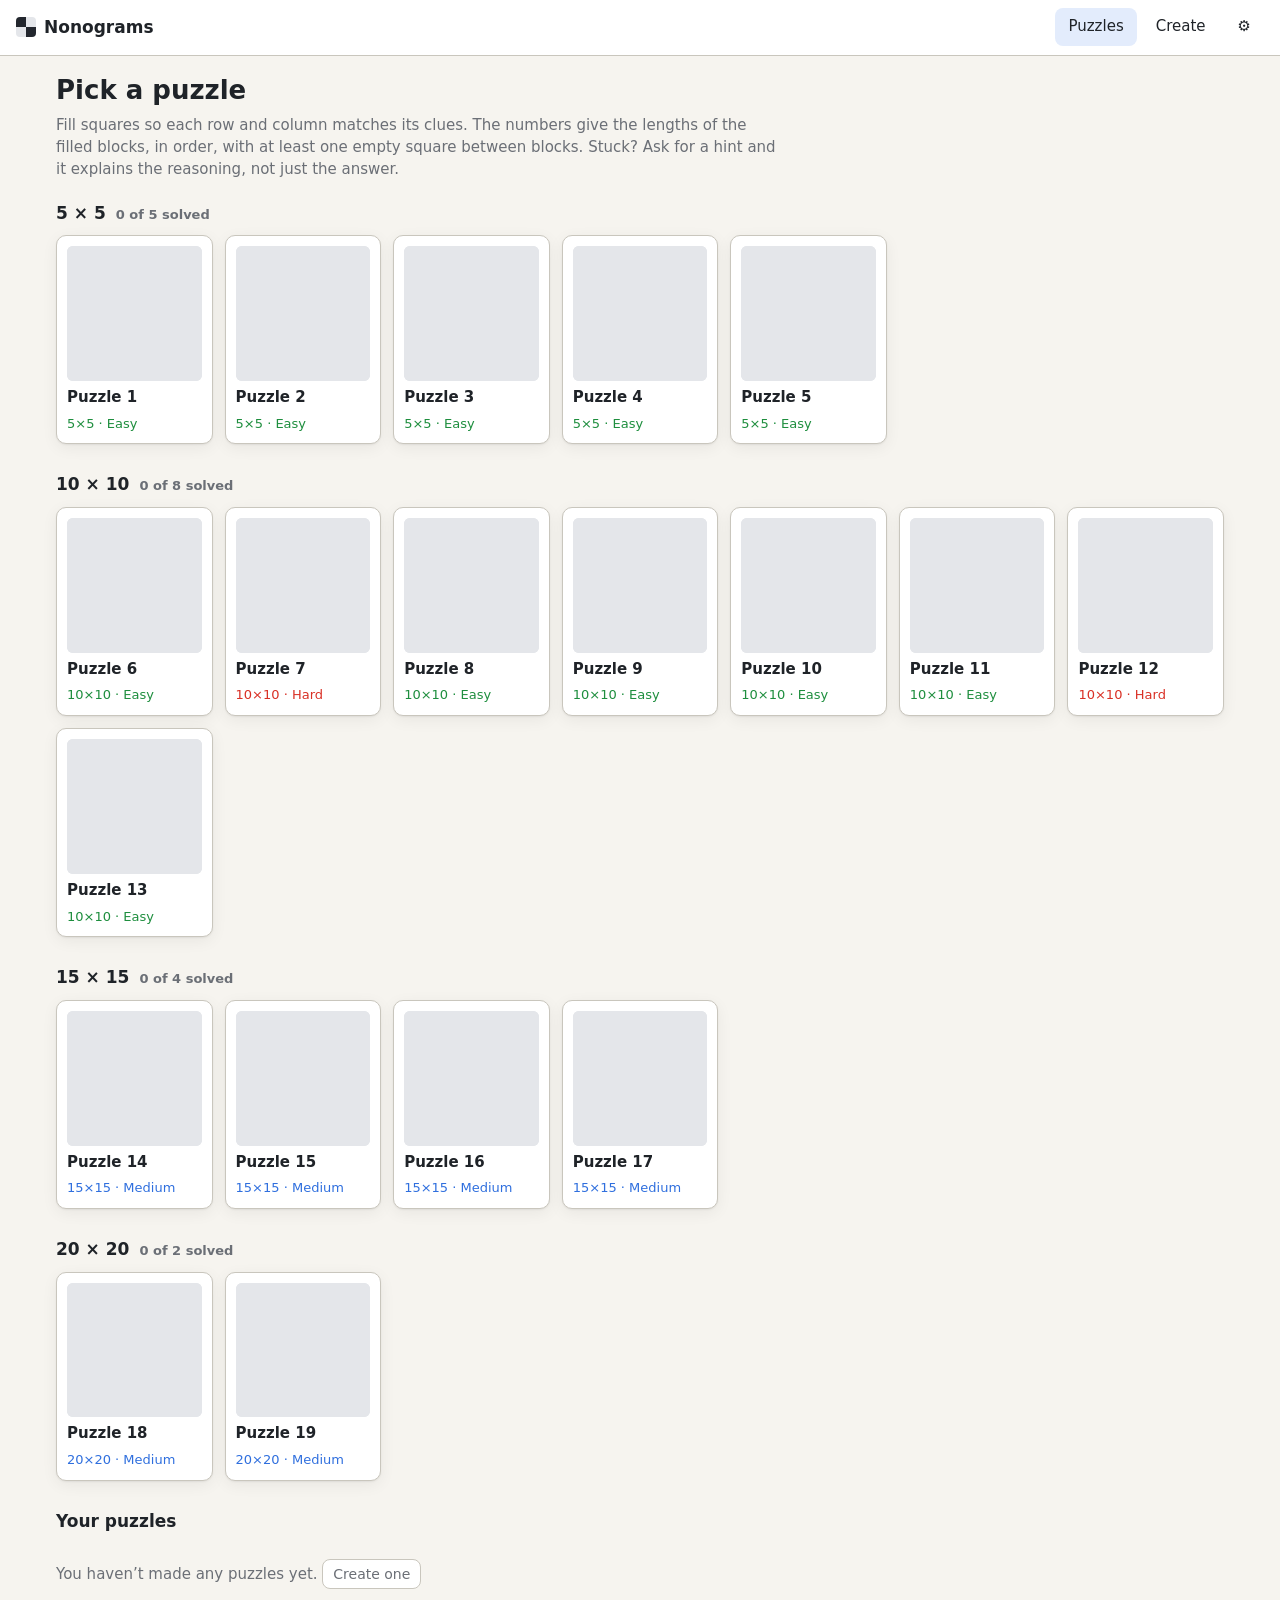
==== index.html @ cd115767 "Draft first version" ====
<!doctype html>
<html lang="en">
<head>
<meta charset="utf-8">
<meta name="viewport" content="width=device-width, initial-scale=1, viewport-fit=cover">
<title>Nonograms</title>
<link rel="stylesheet" href="css/style.css">
</head>
<body>
<header class="topbar">
  <button class="brand" data-nav="library" title="All puzzles">
    <span class="brand-mark" aria-hidden="true"></span>Nonograms
  </button>
  <nav>
    <button data-nav="library">Puzzles</button>
    <button data-nav="editor">Create</button>
    <button id="btn-settings" title="Settings" aria-label="Settings">⚙</button>
  </nav>
</header>

<main>
  <!-- ======================= Library ======================= -->
  <section id="view-library" class="view">
    <div class="library-intro">
      <h1>Pick a puzzle</h1>
      <p>Fill squares so each row and column matches its clues. The numbers give the lengths of the filled blocks, in order, with at least one empty square between blocks. Stuck? Ask for a hint and it explains the reasoning, not just the answer.</p>
    </div>
    <div id="library"></div>
  </section>

  <!-- ======================= Game ======================= -->
  <section id="view-game" class="view" hidden>
    <div class="game-head">
      <button class="ghost" data-nav="library">← Puzzles</button>
      <div class="game-title">
        <h2 id="game-title">Puzzle</h2>
        <span id="game-meta" class="muted"></span>
      </div>
      <div id="timer" class="timer" aria-label="Time">0:00</div>
    </div>

    <div class="game-layout">
      <div id="board-wrap" class="board-wrap">
        <div id="board" class="board"></div>
      </div>

      <aside class="side">
        <div class="tool-toggle" role="radiogroup" aria-label="Tool">
          <button id="tool-fill" class="tool active" role="radio" aria-checked="true" title="Fill squares (F)">
            <span class="tool-icon fill" aria-hidden="true"></span>Fill
          </button>
          <button id="tool-x" class="tool" role="radio" aria-checked="false" title="Mark squares as empty (X)">
            <span class="tool-icon x" aria-hidden="true"></span>Mark empty
          </button>
        </div>
        <p class="tip muted">
          <span class="tip-mouse">Tip: right-click marks a square as empty. Drag to fill several squares in a line. Keys: H hint, F fill, X mark empty, Ctrl+Z undo.</span>
          <span class="tip-touch">Tip: switch between Fill and Mark empty above. Drag to fill several squares in a line.</span>
        </p>

        <div class="actions">
          <button id="btn-undo" title="Undo (Ctrl+Z)">↶ Undo</button>
          <button id="btn-redo" title="Redo (Ctrl+Y)">↷ Redo</button>
          <button id="btn-check" title="Check for mistakes">✓ Check</button>
          <button id="btn-restart" title="Start this puzzle again">⟲ Restart</button>
        </div>
        <button id="btn-hint" class="primary hint-btn" title="Get a hint (H)">💡 Hint</button>

        <div id="hint-panel" class="hint-panel" hidden>
          <div class="hint-head">
            <strong id="hint-title">Hint</strong>
            <button id="hint-close" class="ghost small" aria-label="Close hint">✕</button>
          </div>
          <div id="hint-body"></div>
          <div class="hint-actions">
            <button id="hint-more" class="primary small">Show more</button>
            <button id="hint-apply" class="small" hidden>Apply to board</button>
          </div>
        </div>

        <div class="stats muted"><span id="stat-hints">Hints used: 0</span></div>
      </aside>
    </div>
  </section>

  <!-- ======================= Editor ======================= -->
  <section id="view-editor" class="view" hidden>
    <div class="game-head">
      <button class="ghost" data-nav="library">← Puzzles</button>
      <div class="game-title"><h2>Create a puzzle</h2><span class="muted">Draw a picture. The clues update as you draw.</span></div>
    </div>
    <div class="game-layout">
      <div id="editor-wrap" class="board-wrap">
        <div id="editor-board" class="board editor"></div>
      </div>
      <aside class="side">
        <label class="field">Name <input id="ed-name" type="text" maxlength="40" placeholder="My puzzle"></label>
        <div class="field-row">
          <label class="field">Width <input id="ed-w" type="number" min="3" max="25" value="10"></label>
          <label class="field">Height <input id="ed-h" type="number" min="3" max="25" value="10"></label>
          <button id="ed-resize" class="small">Resize</button>
        </div>
        <div class="actions">
          <button id="ed-clear">Clear</button>
          <button id="ed-invert">Invert</button>
          <button id="ed-export">Copy code</button>
          <button id="ed-import">Paste code</button>
        </div>
        <button id="ed-check" class="primary">Check puzzle</button>
        <div id="ed-result" class="ed-result" hidden></div>
        <button id="ed-save" class="primary" disabled>Save and play</button>
        <p class="muted small-text">A puzzle can be saved once it has exactly one solution and can be solved without guessing, so hints always work.</p>
      </aside>
    </div>
  </section>
</main>

<!-- ======================= Dialogs ======================= -->
<dialog id="dlg-settings">
  <form method="dialog">
    <h2>Settings</h2>
    <fieldset>
      <legend>Show mistakes</legend>
      <label><input type="radio" name="mistakes" value="idle"> After 3 seconds without a move</label>
      <label><input type="radio" name="mistakes" value="manual"> Only when I press Check</label>
      <label><input type="radio" name="mistakes" value="never"> Never</label>
    </fieldset>
    <fieldset>
      <legend>Board</legend>
      <label><input type="checkbox" id="set-crosshair"> Highlight the row and column under the pointer</label>
      <label><input type="checkbox" id="set-greyclues"> Grey out clues of finished lines</label>
    </fieldset>
    <div class="dlg-actions">
      <button type="button" id="btn-reset-all" class="danger">Reset all progress…</button>
      <button value="close" class="primary">Done</button>
    </div>
  </form>
</dialog>

<dialog id="dlg-win">
  <div class="win">
    <canvas id="win-canvas" width="160" height="160"></canvas>
    <h2 id="win-title">Solved!</h2>
    <p id="win-stats" class="muted"></p>
    <div class="dlg-actions">
      <button id="win-library">All puzzles</button>
      <button id="win-next" class="primary">Next puzzle</button>
    </div>
  </div>
</dialog>

<dialog id="dlg-code">
  <form method="dialog">
    <h2 id="code-title">Puzzle code</h2>
    <p id="code-help" class="muted"></p>
    <textarea id="code-text" rows="4" spellcheck="false"></textarea>
    <p id="code-error" class="error" hidden></p>
    <div class="dlg-actions">
      <button value="cancel">Cancel</button>
      <button id="code-ok" value="ok" class="primary">OK</button>
    </div>
  </form>
</dialog>

<dialog id="dlg-confirm">
  <form method="dialog">
    <p id="confirm-text"></p>
    <div class="dlg-actions">
      <button value="cancel">Cancel</button>
      <button id="confirm-ok" value="ok" class="danger">OK</button>
    </div>
  </form>
</dialog>

<div id="toast" class="toast" role="status" aria-live="polite" hidden></div>

<script src="js/solver.js"></script>
<script src="js/hints.js"></script>
<script src="js/puzzles.js"></script>
<script src="js/board.js"></script>
<script src="js/app.js"></script>
</body>
</html>
---- css/style.css ----
:root {
  --bg: #f6f4ef;
  --panel: #ffffff;
  --ink: #1f2328;
  --muted: #6b6f76;
  --line: #c9c6bd;
  --line-strong: #4a4d52;
  --cell-bg: #ffffff;
  --cell-hover: #eef3fb;
  --cross: #e4e6ea;
  --filled: #23272e;
  --x: #8c9097;
  --accent: #2f6fde;
  --accent-ink: #ffffff;
  --accent-soft: #e3ecfc;
  --hint: #f4b400;
  --hint-soft: #fff4d1;
  --wrong: #d93025;
  --wrong-soft: #fde4e1;
  --done-clue: #b4b7bd;
  --ok: #1e8e3e;
  --shadow: 0 1px 2px rgba(0,0,0,.06), 0 4px 16px rgba(0,0,0,.06);
  --radius: 10px;
  --cell: 28px;
  color-scheme: light;
}

@media (prefers-color-scheme: dark) {
  :root:not([data-theme="light"]) {
    --bg: #15171b;
    --panel: #1e2126;
    --ink: #e8e9ec;
    --muted: #9a9fa8;
    --line: #3a3e45;
    --line-strong: #8d929b;
    --cell-bg: #23262c;
    --cell-hover: #2b3340;
    --cross: #2a2e35;
    --filled: #e8e9ec;
    --x: #7d828b;
    --accent: #6b9cf0;
    --accent-ink: #0d1117;
    --accent-soft: #233149;
    --hint: #f4c542;
    --hint-soft: #3a3320;
    --wrong: #ff6b5e;
    --wrong-soft: #4a2420;
    --done-clue: #555a63;
    --ok: #5cc879;
    --shadow: 0 1px 2px rgba(0,0,0,.4), 0 4px 16px rgba(0,0,0,.3);
    color-scheme: dark;
  }
}
:root[data-theme="dark"] {
  --bg: #15171b; --panel: #1e2126; --ink: #e8e9ec; --muted: #9a9fa8; --line: #3a3e45;
  --line-strong: #8d929b; --cell-bg: #23262c; --cell-hover: #2b3340; --cross: #2a2e35;
  --filled: #e8e9ec; --x: #7d828b; --accent: #6b9cf0; --accent-ink: #0d1117; --accent-soft: #233149;
  --hint: #f4c542; --hint-soft: #3a3320; --wrong: #ff6b5e; --wrong-soft: #4a2420; --done-clue: #555a63;
  --ok: #5cc879; color-scheme: dark;
}

* { box-sizing: border-box; }
html, body { margin: 0; }
body {
  background: var(--bg);
  color: var(--ink);
  font: 15px/1.45 system-ui, -apple-system, "Segoe UI", Roboto, sans-serif;
  min-height: 100vh;
}
[hidden] { display: none !important; }
button {
  font: inherit; color: inherit; cursor: pointer;
  background: var(--panel); border: 1px solid var(--line); border-radius: 8px;
  padding: 7px 12px; min-height: 36px;
}
button:hover:not(:disabled) { border-color: var(--line-strong); }
button:disabled { opacity: .45; cursor: not-allowed; }
button:focus-visible, input:focus-visible, textarea:focus-visible { outline: 2px solid var(--accent); outline-offset: 2px; }
button.primary { background: var(--accent); color: var(--accent-ink); border-color: var(--accent); font-weight: 600; }
button.ghost { background: transparent; border-color: transparent; }
button.ghost:hover { border-color: var(--line); }
button.small { padding: 4px 10px; min-height: 30px; font-size: 14px; }
button.danger { color: var(--wrong); }
.muted { color: var(--muted); }
.small-text { font-size: 13px; }
.error { color: var(--wrong); }
h1, h2 { margin: 0; }

/* ------------------------------------------------------------ top bar */
.topbar {
  display: flex; align-items: center; justify-content: space-between;
  padding: 8px 16px; background: var(--panel); border-bottom: 1px solid var(--line);
  position: sticky; top: 0; z-index: 5;
}
.topbar nav { display: flex; gap: 6px; }
.topbar nav button { border-color: transparent; background: transparent; }
.topbar nav button.active { background: var(--accent-soft); }
.brand { display: flex; align-items: center; gap: 8px; font-weight: 700; font-size: 17px; border: 0; background: none; padding-left: 0; }
.brand-mark {
  width: 20px; height: 20px; border-radius: 4px;
  background:
    linear-gradient(var(--filled), var(--filled)) 0 0 / 50% 50% no-repeat,
    linear-gradient(var(--filled), var(--filled)) 100% 100% / 50% 50% no-repeat,
    var(--cross);
}

main { max-width: 1200px; margin: 0 auto; padding: 16px; }

/* ------------------------------------------------------------ library */
.library-intro { max-width: 720px; margin-bottom: 20px; }
.library-intro h1 { font-size: 26px; margin-bottom: 6px; }
.library-intro p { margin: 0; color: var(--muted); }
.lib-group { margin-bottom: 28px; }
.lib-group h2 { font-size: 17px; margin-bottom: 10px; display: flex; gap: 10px; align-items: baseline; }
.lib-grid { display: grid; grid-template-columns: repeat(auto-fill, minmax(150px, 1fr)); gap: 12px; }
.card {
  background: var(--panel); border: 1px solid var(--line); border-radius: var(--radius);
  padding: 10px; display: flex; flex-direction: column; gap: 6px; text-align: left;
  box-shadow: var(--shadow); cursor: pointer; transition: transform .1s;
}
.card:hover { transform: translateY(-2px); border-color: var(--accent); }
.card canvas { width: 100%; aspect-ratio: 1; image-rendering: pixelated; border-radius: 6px; background: var(--cross); }
.card .card-title { font-weight: 600; }
.card .card-meta { font-size: 13px; color: var(--muted); display: flex; justify-content: space-between; gap: 6px; flex-wrap: wrap; }
.card .badge { font-size: 12px; padding: 1px 7px; border-radius: 99px; background: var(--cross); color: var(--ink); }
.badge.solved { background: var(--ok); color: var(--panel); }
.badge.progress { background: var(--accent-soft); }
.diff-Easy { color: var(--ok); } .diff-Medium { color: var(--accent); } .diff-Hard, .diff-Expert { color: var(--wrong); }
.card-actions { display: flex; gap: 6px; }
.card-actions button { flex: 1; min-height: 28px; padding: 2px 6px; font-size: 13px; }
.empty-note { color: var(--muted); }

/* ------------------------------------------------------------ game layout */
.game-head { display: flex; align-items: center; gap: 12px; margin-bottom: 12px; }
.game-title { flex: 1; min-width: 0; }
.game-title h2 { font-size: 20px; }
.timer { font-variant-numeric: tabular-nums; font-size: 18px; font-weight: 600; padding: 4px 10px; background: var(--panel); border: 1px solid var(--line); border-radius: 8px; }
.game-layout { display: grid; grid-template-columns: minmax(0, 1fr) 320px; gap: 20px; align-items: start; }
.board-wrap { background: var(--panel); border: 1px solid var(--line); border-radius: var(--radius); padding: 14px; box-shadow: var(--shadow); overflow: auto; display: flex; justify-content: center; }
.side { display: flex; flex-direction: column; gap: 12px; position: sticky; top: 72px; }
.tip { font-size: 13px; margin: -4px 0 0; }
.tip-touch { display: none; }
@media (pointer: coarse) { .tip-touch { display: inline; } .tip-mouse { display: none; } }
.actions { display: grid; grid-template-columns: 1fr 1fr; gap: 8px; }
.hint-btn { font-size: 16px; min-height: 44px; }
.tool-toggle { display: grid; grid-template-columns: 1fr 1fr; gap: 0; border: 1px solid var(--line); border-radius: 8px; overflow: hidden; }
.tool { border: 0; border-radius: 0; display: flex; align-items: center; justify-content: center; gap: 8px; min-height: 42px; }
.tool.active { background: var(--accent-soft); font-weight: 600; box-shadow: inset 0 -3px 0 var(--accent); }
.tool-icon { width: 16px; height: 16px; display: inline-block; border-radius: 2px; }
.tool-icon.fill { background: var(--filled); }
.tool-icon.x { border: 1px solid var(--line-strong); position: relative; }
.tool-icon.x::before, .tool-icon.x::after { content: ""; position: absolute; left: 50%; top: 10%; width: 2px; height: 80%; background: var(--x); }
.tool-icon.x::before { transform: translateX(-50%) rotate(45deg); }
.tool-icon.x::after { transform: translateX(-50%) rotate(-45deg); }
.stats { font-size: 13px; }

@media (max-width: 860px) {
  .game-layout { grid-template-columns: 1fr; }
  .side { position: static; }
  .board-wrap { padding: 8px; }
  main { padding: 12px 16px; }
}

/* ------------------------------------------------------------ board */
.board {
  display: grid;
  grid-template-columns: auto repeat(var(--w), var(--cell));
  user-select: none; -webkit-user-select: none;
  touch-action: none;
  font-size: max(9px, calc(var(--cell) * 0.5));
  width: max-content;
}
.corner { }
.clue {
  color: var(--ink); font-weight: 600; font-variant-numeric: tabular-nums;
  display: flex; gap: 0;
  transition: color .15s, background .15s;
}
.clue.col { flex-direction: column; justify-content: flex-end; align-items: center; padding-bottom: 4px; line-height: 1.15; }
.clue.row { justify-content: flex-end; align-items: center; padding-right: 6px; gap: calc(var(--cell) * 0.28); white-space: nowrap; }
.clue.col.b5 { border-right: 2px solid transparent; }
.clue.done { color: var(--done-clue); }
.clue.cross, .cell.cross { background: var(--cell-hover); }
.clue.col.alt { background: color-mix(in srgb, var(--cross) 45%, transparent); }
.clue.row.alt { background: color-mix(in srgb, var(--cross) 45%, transparent); }
.clue.hint-line { background: var(--hint-soft); color: var(--ink); box-shadow: inset 0 0 0 2px var(--hint); border-radius: 4px; }

.cell {
  width: var(--cell); height: var(--cell);
  background: var(--cell-bg);
  border-right: 1px solid var(--line); border-bottom: 1px solid var(--line);
  position: relative;
}
.cell.first-col { border-left: 2px solid var(--line-strong); }
.cell.first-row { border-top: 2px solid var(--line-strong); }
.cell.last-col { border-right: 2px solid var(--line-strong); }
.cell.last-row { border-bottom: 2px solid var(--line-strong); }
.cell.b5r { border-right: 2px solid var(--line-strong); }
.cell.b5b { border-bottom: 2px solid var(--line-strong); }
.cell.f::after { content: ""; position: absolute; inset: 1px; background: var(--filled); border-radius: 2px; }
.cell.x::before, .cell.x::after {
  content: ""; position: absolute; left: 50%; top: 22%; width: 2px; height: 56%; background: var(--x);
}
.cell.x::before { transform: translateX(-50%) rotate(45deg); }
.cell.x::after { transform: translateX(-50%) rotate(-45deg); }
.cell.wrong { background: var(--wrong-soft); }
.cell.wrong.f::after { background: var(--wrong); }
.cell.wrong.x::before, .cell.wrong.x::after { background: var(--wrong); }
.cell.hint-line { background: var(--hint-soft); }
.cell.hint-cell { box-shadow: inset 0 0 0 3px var(--hint); z-index: 1; animation: pulse 1.2s ease-in-out infinite; }
.cell.hint-cell.hint-f::after { content: ""; position: absolute; inset: 5px; background: var(--hint); opacity: .75; border-radius: 2px; }
.cell.hint-cell.hint-x::before, .cell.hint-cell.hint-x::after {
  content: ""; position: absolute; left: 50%; top: 22%; width: 3px; height: 56%; background: var(--hint);
}
.cell.hint-cell.hint-x::before { transform: translateX(-50%) rotate(45deg); }
.cell.hint-cell.hint-x::after { transform: translateX(-50%) rotate(-45deg); }
@keyframes pulse { 50% { box-shadow: inset 0 0 0 3px transparent; } }
@media (prefers-reduced-motion: reduce) { .cell.hint-cell { animation: none; } }

.board.solved .cell { border-color: transparent; }
.board.solved .cell.x::before, .board.solved .cell.x::after { display: none; }
.board.solved .cell.f::after { inset: 0; border-radius: 0; }
.board.solved .clue { color: var(--done-clue); }

/* editor marks */
.cell.alt-diff { background: var(--wrong-soft); box-shadow: inset 0 0 0 2px var(--wrong); }
.cell.stuck { background: var(--hint-soft); }

/* ------------------------------------------------------------ hints */
.hint-panel { background: var(--panel); border: 1px solid var(--hint); border-radius: var(--radius); padding: 12px; box-shadow: var(--shadow); }
.hint-head { display: flex; justify-content: space-between; align-items: center; margin-bottom: 6px; }
.hint-level { margin: 0 0 8px; }
.hint-level .lvl { font-size: 12px; text-transform: uppercase; letter-spacing: .04em; color: var(--muted); display: block; }
.hint-level ul { margin: 6px 0; padding-left: 20px; }
.hint-panel .proves { font-weight: 600; margin: 8px 0 0; }
.hint-actions { display: flex; gap: 8px; margin-top: 8px; }
.diagram { margin-top: 10px; display: flex; flex-direction: column; gap: 4px; overflow-x: auto; }
.strip { display: flex; align-items: center; gap: 8px; }
.strip-label { width: 86px; flex: none; font-size: 12px; color: var(--muted); text-align: right; }
.strip-cells { display: flex; }
.sc { width: 15px; height: 15px; border: 1px solid var(--line); margin-left: -1px; font-size: 9px; line-height: 13px; text-align: center; background: var(--cell-bg); position: relative; flex: none; }
.sc.f { background: var(--filled); }
.sc.x { background: var(--cross); }
.sc.u { background: var(--cell-bg); }
.sc.hl { box-shadow: inset 0 0 0 2px var(--hint); }
.sc.f.hl { background: var(--filled); }
.sc.blk { color: #fff; font-weight: 700; }
.sc.b0 { background: #2f6fde; } .sc.b1 { background: #d9822b; } .sc.b2 { background: #2a9d6f; }
.sc.b3 { background: #b14fc5; } .sc.b4 { background: #c94b4b; } .sc.b5 { background: #3b8ea5; }
.strip-more { font-size: 12px; color: var(--muted); padding-left: 94px; }

/* ------------------------------------------------------------ editor */
.field { display: flex; flex-direction: column; gap: 4px; font-size: 13px; color: var(--muted); }
.field input { font: inherit; color: var(--ink); background: var(--cell-bg); border: 1px solid var(--line); border-radius: 8px; padding: 7px 10px; }
.field-row { display: flex; gap: 8px; align-items: flex-end; }
.field-row .field { flex: 1; }
.field-row .field input { width: 100%; }
.ed-result { border-radius: 8px; padding: 10px; font-size: 14px; border: 1px solid var(--line); }
.ed-result.good { border-color: var(--ok); }
.ed-result.bad { border-color: var(--wrong); }

/* ------------------------------------------------------------ dialogs */
dialog {
  border: 1px solid var(--line); border-radius: 14px; padding: 20px; max-width: min(460px, calc(100vw - 32px));
  background: var(--panel); color: var(--ink); box-shadow: 0 10px 40px rgba(0,0,0,.25);
}
dialog::backdrop { background: rgba(0,0,0,.35); }
dialog h2 { font-size: 19px; margin-bottom: 12px; }
fieldset { border: 1px solid var(--line); border-radius: 8px; margin: 0 0 12px; padding: 8px 12px 10px; }
legend { font-weight: 600; padding: 0 4px; }
fieldset label { display: flex; gap: 8px; align-items: center; padding: 4px 0; }
.dlg-actions { display: flex; justify-content: flex-end; gap: 8px; margin-top: 14px; flex-wrap: wrap; }
.dlg-actions .danger { margin-right: auto; }
textarea { width: 100%; font: 13px/1.4 ui-monospace, Consolas, monospace; color: var(--ink); background: var(--cell-bg); border: 1px solid var(--line); border-radius: 8px; padding: 8px; resize: vertical; }
.win { text-align: center; min-width: 260px; }
.win canvas { width: 160px; height: 160px; image-rendering: pixelated; border-radius: 8px; margin-bottom: 8px; background: var(--cross); }
.win .dlg-actions { justify-content: center; }

/* ------------------------------------------------------------ toast */
.toast {
  position: fixed; left: 50%; bottom: 24px; transform: translateX(-50%);
  background: var(--ink); color: var(--bg); padding: 10px 16px; border-radius: 99px; box-shadow: var(--shadow);
  z-index: 20; font-weight: 500; max-width: calc(100vw - 32px);
}
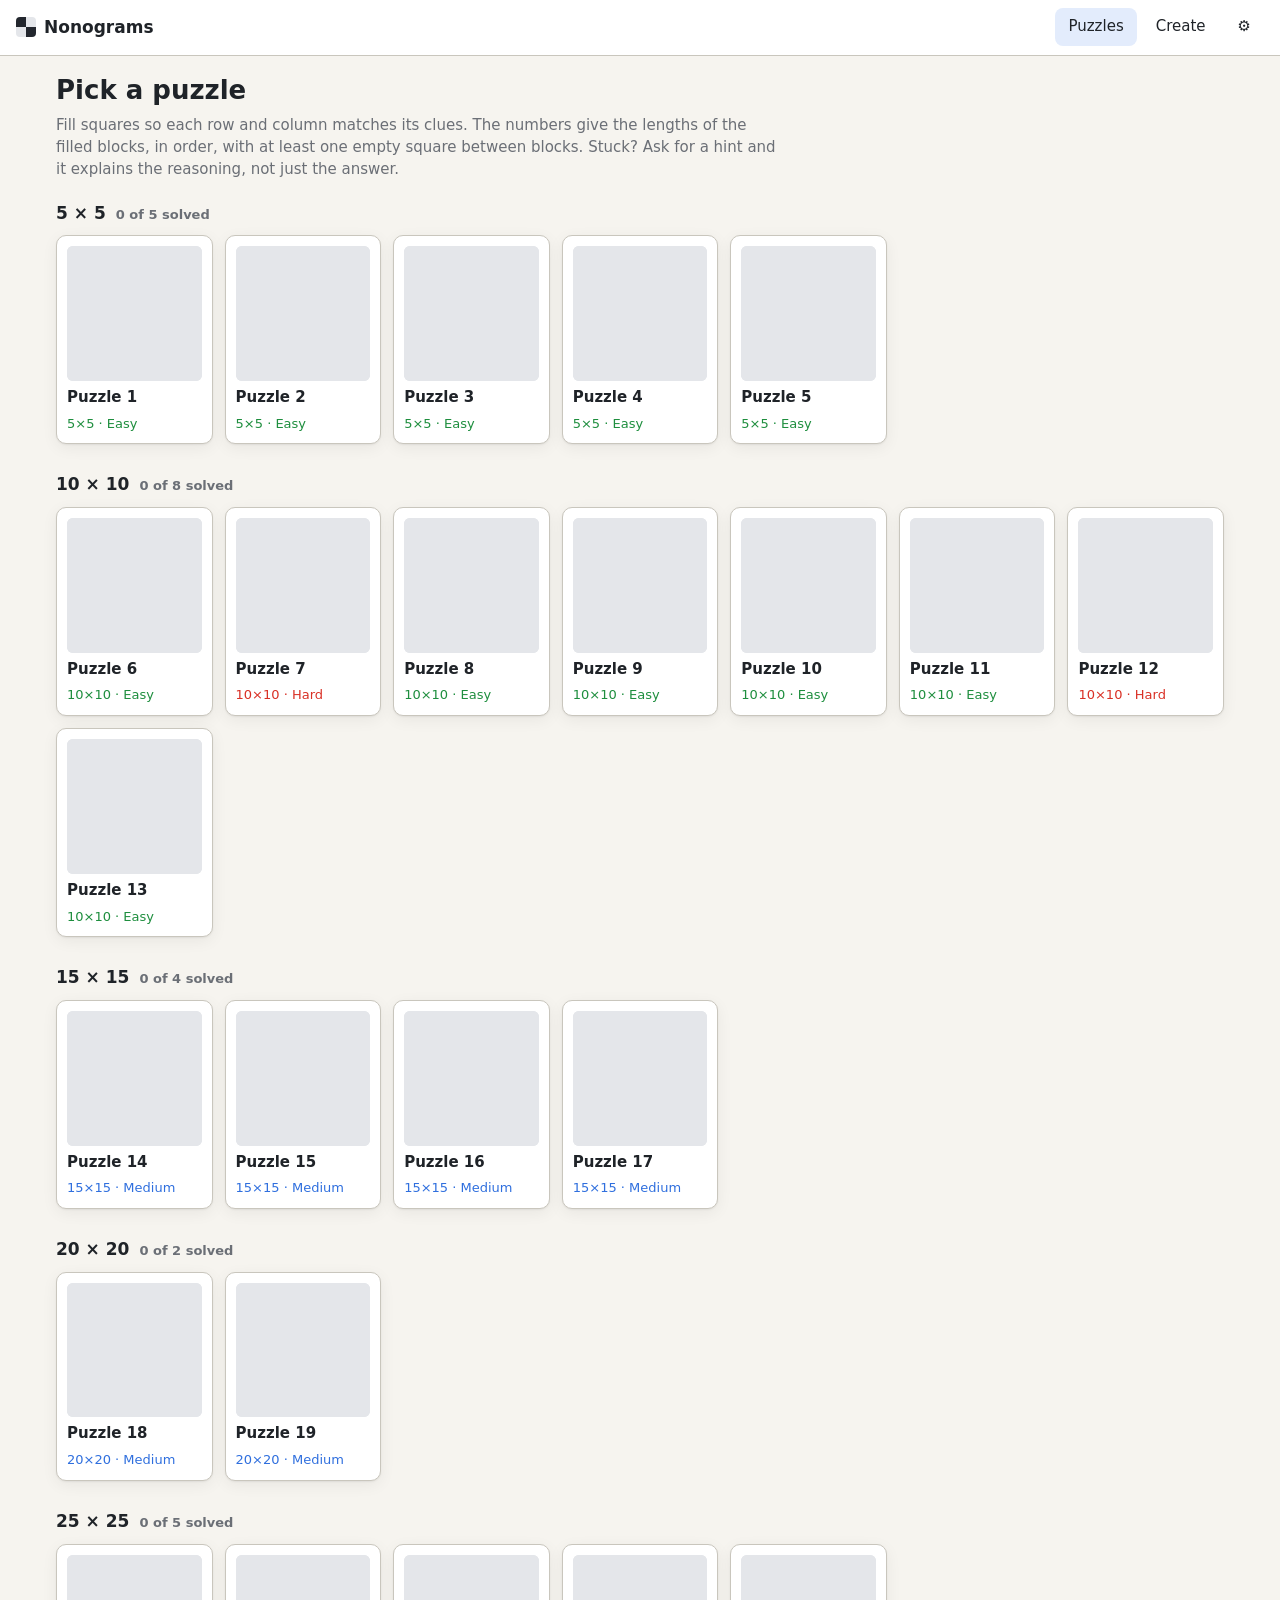
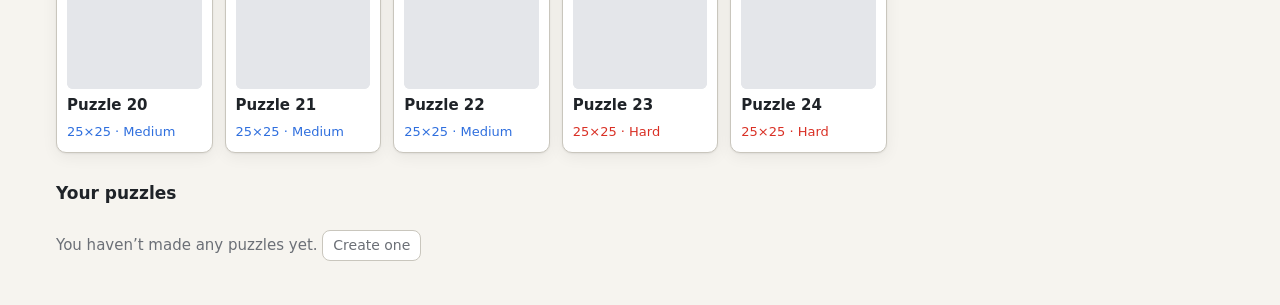
==== commit 26dc7ec8: "Add picture import, puzzles up to 100x100 and a 25x25 set - Five new 25x25 puzzles (Lighthouse, Cat," ====
--- a/index.html
+++ b/index.html
@@ -40,8 +40,15 @@
     </div>
 
     <div class="game-layout">
-      <div id="board-wrap" class="board-wrap">
-        <div id="board" class="board"></div>
+      <div class="board-col">
+        <div class="zoom-bar" id="zoom-game">
+          <button type="button" class="small" data-zoom="out" title="Zoom out (Ctrl + mouse wheel)" aria-label="Zoom out">−</button>
+          <button type="button" class="small" data-zoom="fit" title="Fit the whole puzzle on screen">Fit</button>
+          <button type="button" class="small" data-zoom="in" title="Zoom in (Ctrl + mouse wheel)" aria-label="Zoom in">+</button>
+        </div>
+        <div id="board-wrap" class="board-wrap">
+          <div id="board" class="board"></div>
+        </div>
       </div>
 
       <aside class="side">
@@ -90,14 +97,21 @@
       <div class="game-title"><h2>Create a puzzle</h2><span class="muted">Draw a picture. The clues update as you draw.</span></div>
     </div>
     <div class="game-layout">
-      <div id="editor-wrap" class="board-wrap">
-        <div id="editor-board" class="board editor"></div>
+      <div class="board-col">
+        <div class="zoom-bar" id="zoom-editor">
+          <button type="button" class="small" data-zoom="out" title="Zoom out (Ctrl + mouse wheel)" aria-label="Zoom out">−</button>
+          <button type="button" class="small" data-zoom="fit" title="Fit the whole puzzle on screen">Fit</button>
+          <button type="button" class="small" data-zoom="in" title="Zoom in (Ctrl + mouse wheel)" aria-label="Zoom in">+</button>
+        </div>
+        <div id="editor-wrap" class="board-wrap">
+          <div id="editor-board" class="board editor"></div>
+        </div>
       </div>
       <aside class="side">
         <label class="field">Name <input id="ed-name" type="text" maxlength="40" placeholder="My puzzle"></label>
         <div class="field-row">
-          <label class="field">Width <input id="ed-w" type="number" min="3" max="25" value="10"></label>
-          <label class="field">Height <input id="ed-h" type="number" min="3" max="25" value="10"></label>
+          <label class="field">Width <input id="ed-w" type="number" min="3" max="100" value="10"></label>
+          <label class="field">Height <input id="ed-h" type="number" min="3" max="100" value="10"></label>
           <button id="ed-resize" class="small">Resize</button>
         </div>
         <div class="actions">
@@ -106,9 +120,12 @@
           <button id="ed-export">Copy code</button>
           <button id="ed-import">Paste code</button>
         </div>
+        <button id="ed-image">🖼 Import picture…</button>
+        <input type="file" id="ed-image-file" accept="image/*" hidden>
         <button id="ed-check" class="primary">Check puzzle</button>
         <div id="ed-result" class="ed-result" hidden></div>
         <button id="ed-save" class="primary" disabled>Save and play</button>
+        <p class="muted small-text">You can also drop a picture on the board or paste one with Ctrl+V.</p>
         <p class="muted small-text">A puzzle can be saved once it has exactly one solution and can be solved without guessing, so hints always work.</p>
       </aside>
     </div>
@@ -128,7 +145,7 @@
     <fieldset>
       <legend>Board</legend>
       <label><input type="checkbox" id="set-crosshair"> Highlight the row and column under the pointer</label>
-      <label><input type="checkbox" id="set-greyclues"> Grey out clues of finished lines</label>
+      <label><input type="checkbox" id="set-greyclues"> Grey out clue numbers whose block is finished</label>
     </fieldset>
     <div class="dlg-actions">
       <button type="button" id="btn-reset-all" class="danger">Reset all progress…</button>
@@ -162,6 +179,32 @@
   </form>
 </dialog>
 
+<dialog id="dlg-image">
+  <form method="dialog" class="img-dlg">
+    <h2>Import a picture</h2>
+    <div class="img-panes">
+      <figure><div class="img-frame"><img id="img-orig" alt="Original picture"></div><figcaption>Original</figcaption></figure>
+      <figure><div class="img-frame"><canvas id="img-preview"></canvas></div><figcaption id="img-info">Puzzle</figcaption></figure>
+    </div>
+    <div class="field-row">
+      <label class="field">Width <input id="img-w" type="number" min="3" max="100" value="20"></label>
+      <label class="field">Height <input id="img-h" type="number" min="3" max="100" value="20"></label>
+    </div>
+    <label class="check"><input type="checkbox" id="img-keep" checked> Keep the picture's proportions</label>
+    <label class="field">Darkness needed to fill a square
+      <input id="img-threshold" type="range" min="2" max="98" value="50">
+    </label>
+    <label class="check"><input type="checkbox" id="img-invert"> Invert (fill the light parts instead)</label>
+    <label class="check"><input type="checkbox" id="img-trim" checked> Cut away the plain border</label>
+    <label class="check"><input type="checkbox" id="img-clean" checked> Remove stray single squares</label>
+    <p class="muted small-text">The picture stays on your computer. Simple, high-contrast pictures such as icons and silhouettes work best.</p>
+    <div class="dlg-actions">
+      <button value="cancel">Cancel</button>
+      <button id="img-ok" value="ok" class="primary">Use this</button>
+    </div>
+  </form>
+</dialog>
+
 <dialog id="dlg-confirm">
   <form method="dialog">
     <p id="confirm-text"></p>
@@ -178,6 +221,7 @@
 <script src="js/hints.js"></script>
 <script src="js/puzzles.js"></script>
 <script src="js/board.js"></script>
+<script src="js/image-import.js"></script>
 <script src="js/app.js"></script>
 </body>
 </html>
--- a/css/style.css
+++ b/css/style.css
@@ -136,7 +136,15 @@
 .game-title h2 { font-size: 20px; }
 .timer { font-variant-numeric: tabular-nums; font-size: 18px; font-weight: 600; padding: 4px 10px; background: var(--panel); border: 1px solid var(--line); border-radius: 8px; }
 .game-layout { display: grid; grid-template-columns: minmax(0, 1fr) 320px; gap: 20px; align-items: start; }
-.board-wrap { background: var(--panel); border: 1px solid var(--line); border-radius: var(--radius); padding: 14px; box-shadow: var(--shadow); overflow: auto; display: flex; justify-content: center; }
+.board-col { min-width: 0; display: flex; flex-direction: column; gap: 6px; }
+.zoom-bar { display: flex; justify-content: flex-end; gap: 4px; }
+.zoom-bar button { min-width: 36px; }
+.board-wrap {
+  background: var(--panel); border: 1px solid var(--line); border-radius: var(--radius); padding: 0; box-shadow: var(--shadow);
+  overflow: auto; max-height: calc(100vh - 150px); overscroll-behavior: contain;
+}
+.board-wrap .board { margin: 0 auto; padding: 14px; }
+/* the padding sits on the board, not the scroll box, so the sticky clue headers line up with its edge */
 .side { display: flex; flex-direction: column; gap: 12px; position: sticky; top: 72px; }
 .tip { font-size: 13px; margin: -4px 0 0; }
 .tip-touch { display: none; }
@@ -157,7 +165,8 @@
 @media (max-width: 860px) {
   .game-layout { grid-template-columns: 1fr; }
   .side { position: static; }
-  .board-wrap { padding: 8px; }
+  .board-wrap { max-height: 75vh; }
+  .board-wrap .board { padding: 8px; }
   main { padding: 12px 16px; }
 }
 
@@ -167,22 +176,29 @@
   grid-template-columns: auto repeat(var(--w), var(--cell));
   user-select: none; -webkit-user-select: none;
   touch-action: none;
-  font-size: max(9px, calc(var(--cell) * 0.5));
+  font-size: max(8px, calc(var(--cell) * 0.5));
   width: max-content;
 }
-.corner { }
+/* clue headers stay visible while a big board scrolls */
+.corner { position: sticky; top: 0; left: 0; z-index: 4; background: var(--panel); }
 .clue {
   color: var(--ink); font-weight: 600; font-variant-numeric: tabular-nums;
   display: flex; gap: 0;
   transition: color .15s, background .15s;
-}
+  background-color: var(--panel);
+}
+.clue.col { position: sticky; top: 0; z-index: 3; }
+.clue.row { position: sticky; left: 0; z-index: 2; }
+.board.big .clue.col { line-height: 1.05; padding-bottom: 2px; }
+.board.big .clue.row { padding-right: 3px; }
 .clue.col { flex-direction: column; justify-content: flex-end; align-items: center; padding-bottom: 4px; line-height: 1.15; }
 .clue.row { justify-content: flex-end; align-items: center; padding-right: 6px; gap: calc(var(--cell) * 0.28); white-space: nowrap; }
 .clue.col.b5 { border-right: 2px solid transparent; }
-.clue.done { color: var(--done-clue); }
+.clue span { transition: color .15s; }
+.clue span.done { color: var(--done-clue); }
 .clue.cross, .cell.cross { background: var(--cell-hover); }
-.clue.col.alt { background: color-mix(in srgb, var(--cross) 45%, transparent); }
-.clue.row.alt { background: color-mix(in srgb, var(--cross) 45%, transparent); }
+.clue.col.alt { background: color-mix(in srgb, var(--cross) 45%, var(--panel)); }
+.clue.row.alt { background: color-mix(in srgb, var(--cross) 45%, var(--panel)); }
 .clue.hint-line { background: var(--hint-soft); color: var(--ink); box-shadow: inset 0 0 0 2px var(--hint); border-radius: 4px; }
 
 .cell {
@@ -220,6 +236,15 @@
 .board.solved .cell { border-color: transparent; }
 .board.solved .cell.x::before, .board.solved .cell.x::after { display: none; }
 .board.solved .cell.f::after { inset: 0; border-radius: 0; }
+/* very small squares (zoomed-out big boards): solid fills and a dot for "empty" so the picture reads */
+.board.tiny .cell.f::after { inset: 0; border-radius: 0; }
+.board.tiny .cell.x::after { display: none; }
+.board.tiny .cell.x::before { transform: none; left: 35%; top: 35%; width: 30%; height: 30%; border-radius: 50%; }
+.board.tiny .cell.hint-cell { box-shadow: inset 0 0 0 1px var(--hint); }
+/* clue text follows the square size, so rows stay as tall as their squares (zoom in to read) */
+.board.tiny { font-size: var(--cell); }
+.board.tiny .clue { line-height: 1; }
+.board.tiny .clue.row { height: var(--cell); gap: 2px; }
 .board.solved .clue { color: var(--done-clue); }
 
 /* editor marks */
@@ -272,6 +297,26 @@
 .dlg-actions { display: flex; justify-content: flex-end; gap: 8px; margin-top: 14px; flex-wrap: wrap; }
 .dlg-actions .danger { margin-right: auto; }
 textarea { width: 100%; font: 13px/1.4 ui-monospace, Consolas, monospace; color: var(--ink); background: var(--cell-bg); border: 1px solid var(--line); border-radius: 8px; padding: 8px; resize: vertical; }
+/* picture import */
+#dlg-image { max-width: min(560px, calc(100vw - 32px)); }
+.img-dlg { display: flex; flex-direction: column; gap: 10px; }
+.img-dlg h2 { margin-bottom: 2px; }
+.img-panes { display: grid; grid-template-columns: 1fr 1fr; gap: 12px; }
+.img-panes figure { margin: 0; display: flex; flex-direction: column; gap: 4px; min-width: 0; }
+.img-panes figcaption { font-size: 13px; color: var(--muted); text-align: center; }
+.img-frame {
+  aspect-ratio: 1; display: flex; align-items: center; justify-content: center;
+  background: var(--cross); border: 1px solid var(--line); border-radius: 8px; overflow: hidden; padding: 6px;
+}
+.img-frame img, .img-frame canvas { max-width: 100%; max-height: 100%; object-fit: contain; }
+.img-frame canvas { image-rendering: pixelated; }
+.img-dlg input[type="range"] { width: 100%; accent-color: var(--accent); padding: 0; border: 0; background: none; }
+.check { display: flex; gap: 8px; align-items: center; font-size: 14px; }
+.editor-drop { outline: 3px dashed var(--hint); outline-offset: -3px; border-radius: 12px; }
+.cell.fixed { outline: 2px solid var(--accent); outline-offset: -2px; z-index: 1; }
+.ed-result .small { margin-top: 8px; margin-right: 6px; }
+.ed-result progress { width: 100%; margin-top: 6px; }
+
 .win { text-align: center; min-width: 260px; }
 .win canvas { width: 160px; height: 160px; image-rendering: pixelated; border-radius: 8px; margin-bottom: 8px; background: var(--cross); }
 .win .dlg-actions { justify-content: center; }
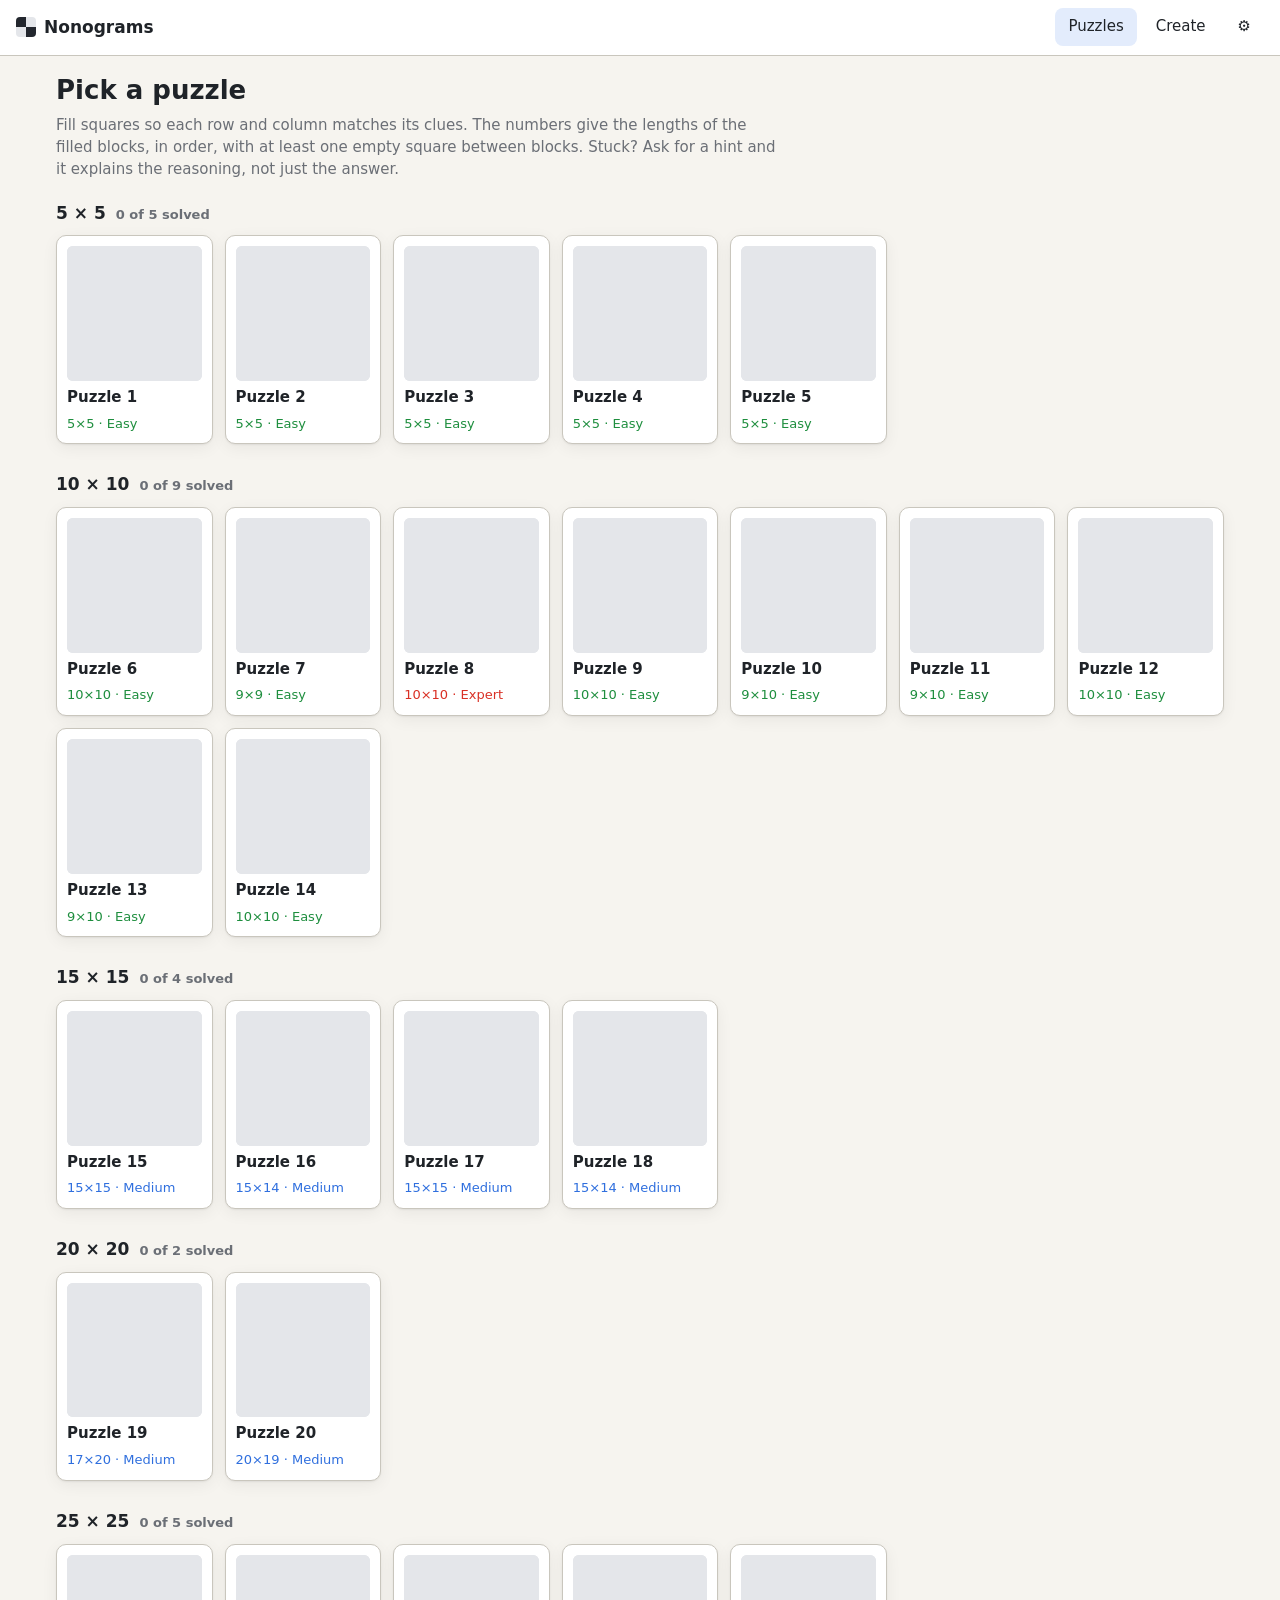
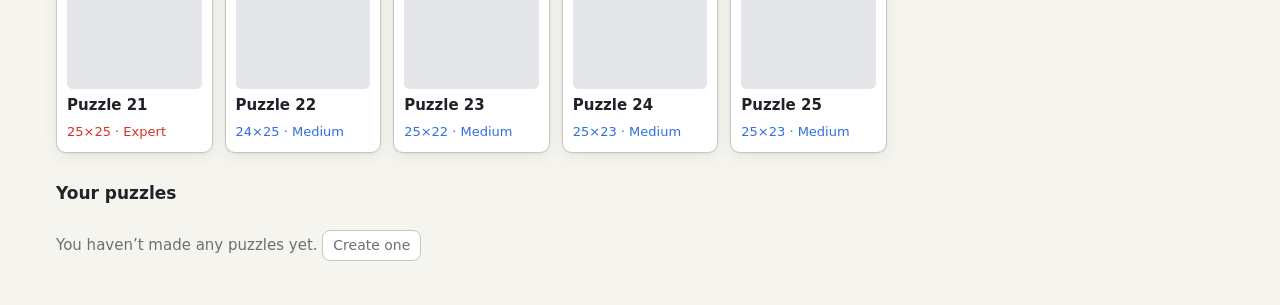
==== commit fa299602: "Add a puzzle quality score and redesign the built-in puzzles Quality score (js/quality.js) measures " ====
--- a/index.html
+++ b/index.html
@@ -138,7 +138,11 @@
     <h2>Settings</h2>
     <fieldset>
       <legend>Show mistakes</legend>
-      <label><input type="radio" name="mistakes" value="idle"> After 3 seconds without a move</label>
+      <label><input type="radio" name="mistakes" value="idle"> After
+        <select id="set-delay" aria-label="Seconds without a move before mistakes show">
+          <option value="5">5 seconds</option><option value="10">10 seconds</option><option value="20">20 seconds</option>
+          <option value="30">30 seconds</option><option value="60">1 minute</option>
+        </select> without a move</label>
       <label><input type="radio" name="mistakes" value="manual"> Only when I press Check</label>
       <label><input type="radio" name="mistakes" value="never"> Never</label>
     </fieldset>
@@ -219,6 +223,7 @@
 
 <script src="js/solver.js"></script>
 <script src="js/hints.js"></script>
+<script src="js/quality.js"></script>
 <script src="js/puzzles.js"></script>
 <script src="js/board.js"></script>
 <script src="js/image-import.js"></script>
--- a/css/style.css
+++ b/css/style.css
@@ -293,7 +293,8 @@
 dialog h2 { font-size: 19px; margin-bottom: 12px; }
 fieldset { border: 1px solid var(--line); border-radius: 8px; margin: 0 0 12px; padding: 8px 12px 10px; }
 legend { font-weight: 600; padding: 0 4px; }
-fieldset label { display: flex; gap: 8px; align-items: center; padding: 4px 0; }
+fieldset label { display: flex; gap: 8px; align-items: center; padding: 4px 0; flex-wrap: wrap; }
+fieldset select { font: inherit; color: var(--ink); background: var(--cell-bg); border: 1px solid var(--line); border-radius: 6px; padding: 2px 6px; }
 .dlg-actions { display: flex; justify-content: flex-end; gap: 8px; margin-top: 14px; flex-wrap: wrap; }
 .dlg-actions .danger { margin-right: auto; }
 textarea { width: 100%; font: 13px/1.4 ui-monospace, Consolas, monospace; color: var(--ink); background: var(--cell-bg); border: 1px solid var(--line); border-radius: 8px; padding: 8px; resize: vertical; }
@@ -327,3 +328,9 @@
   background: var(--ink); color: var(--bg); padding: 10px 16px; border-radius: 99px; box-shadow: var(--shadow);
   z-index: 20; font-weight: 500; max-width: calc(100vw - 32px);
 }
+
+/* puzzle quality advice in the editor */
+.quality { margin-top: 10px; padding-top: 8px; border-top: 1px solid var(--line); font-size: 13px; }
+.quality ul { list-style: none; margin: 6px 0 0; padding: 0; display: flex; flex-direction: column; gap: 4px; }
+.quality .q-bad { font-weight: 500; }
+.quality .q-advice { color: var(--muted); font-weight: 400; display: inline-block; margin-left: 14px; }
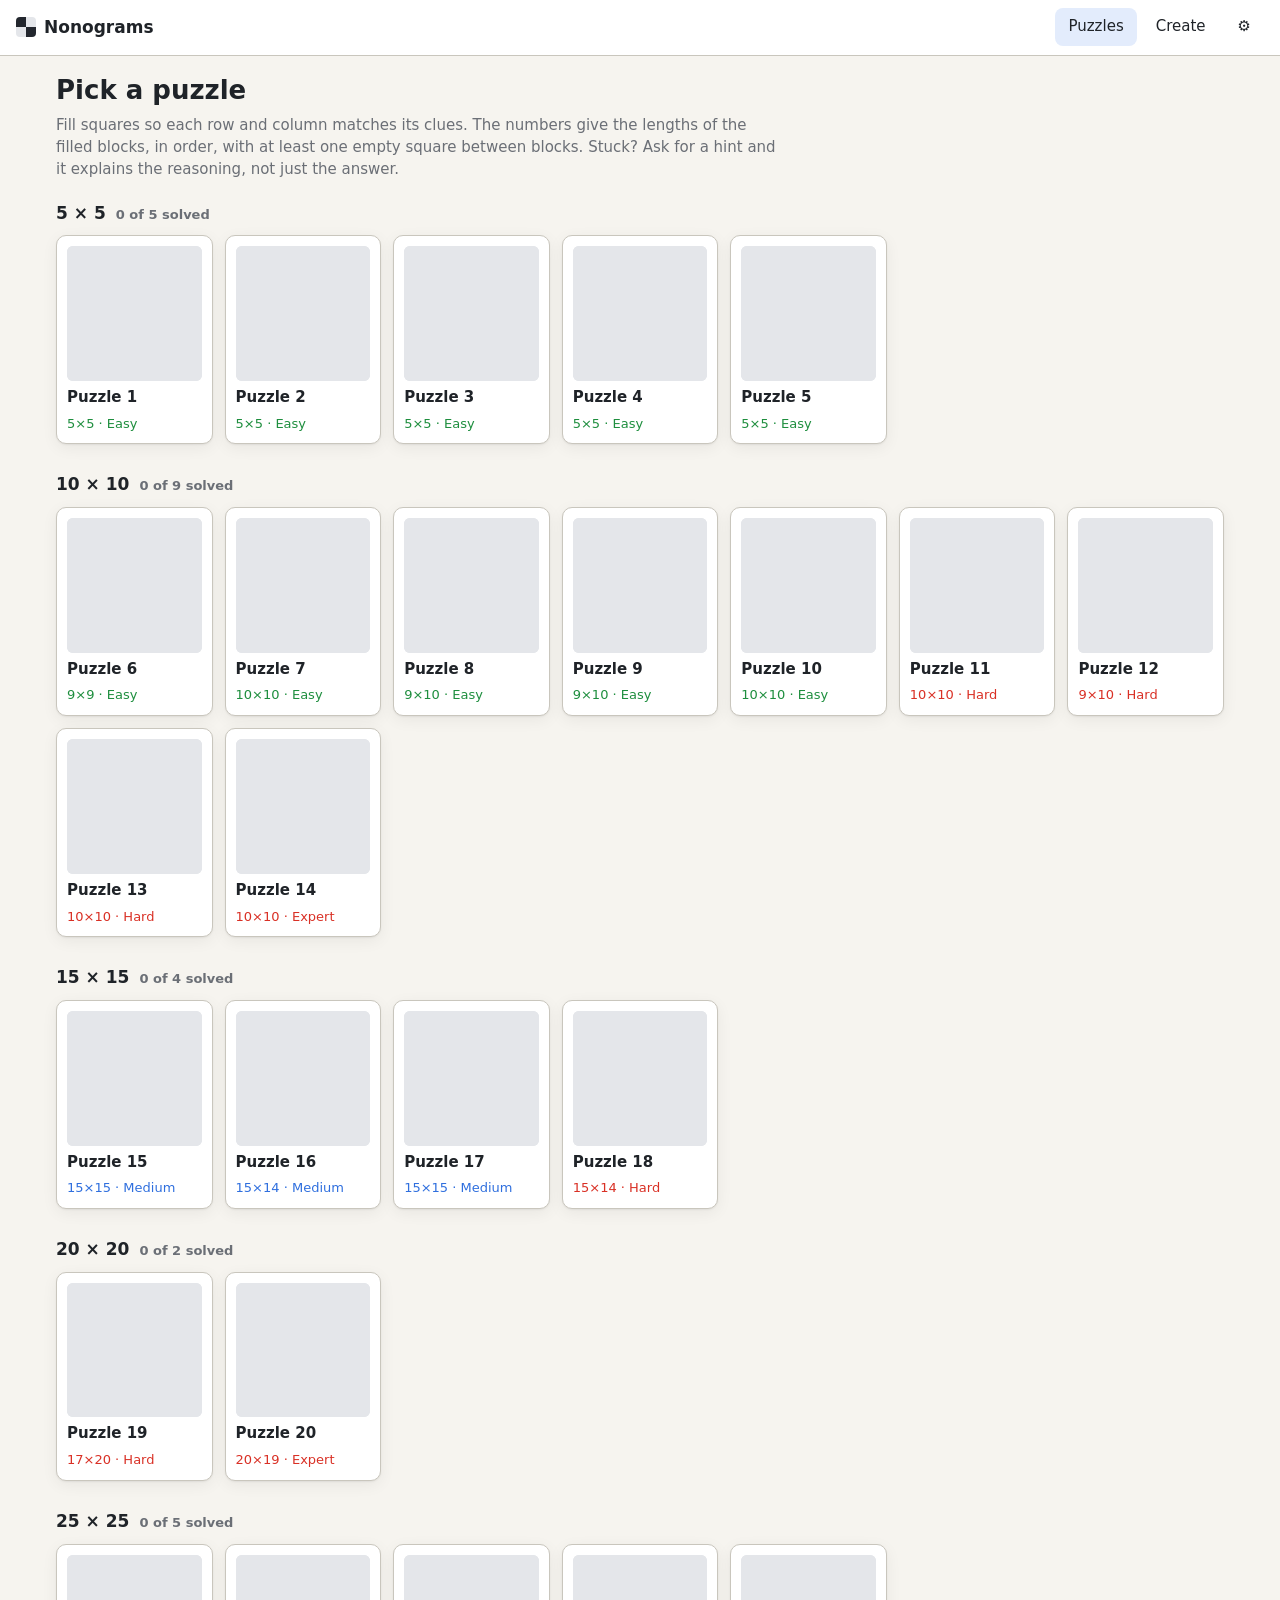
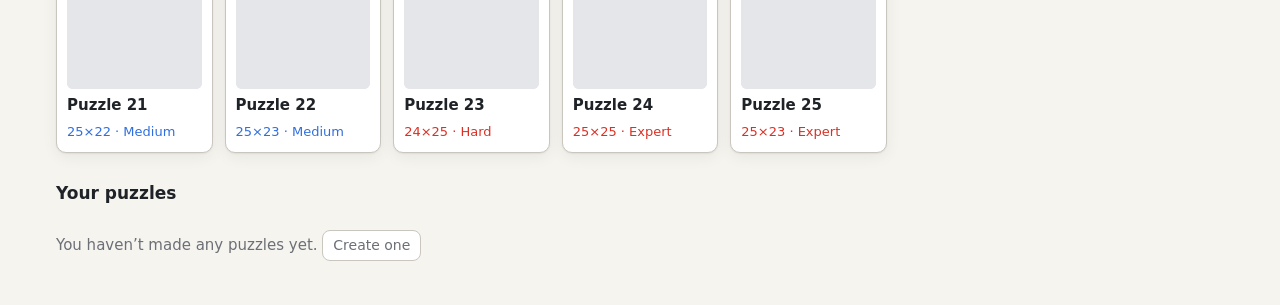
==== commit 88f2fdf2: "Prepare for GitHub Pages and improve phone play - Two fingers pan and pinch-zoom the board; a second" ====
--- a/index.html
+++ b/index.html
@@ -4,6 +4,13 @@
 <meta charset="utf-8">
 <meta name="viewport" content="width=device-width, initial-scale=1, viewport-fit=cover">
 <title>Nonograms</title>
+<meta name="description" content="Nonogram puzzles with hints that explain the reasoning, a puzzle editor and picture import.">
+<meta name="theme-color" content="#f6f4ef" media="(prefers-color-scheme: light)">
+<meta name="theme-color" content="#15171b" media="(prefers-color-scheme: dark)">
+<meta name="apple-mobile-web-app-capable" content="yes">
+<meta name="mobile-web-app-capable" content="yes">
+<meta name="apple-mobile-web-app-title" content="Nonograms">
+<link rel="icon" href="favicon.svg" type="image/svg+xml">
 <link rel="stylesheet" href="css/style.css">
 </head>
 <body>
@@ -62,7 +69,7 @@
         </div>
         <p class="tip muted">
           <span class="tip-mouse">Tip: right-click marks a square as empty. Drag to fill several squares in a line. Keys: H hint, F fill, X mark empty, Ctrl+Z undo.</span>
-          <span class="tip-touch">Tip: switch between Fill and Mark empty above. Drag to fill several squares in a line.</span>
+          <span class="tip-touch">Tip: switch between Fill and Mark empty above. Drag to fill several squares in a line. Use two fingers to move and zoom a big board, or drag along the clue numbers.</span>
         </p>
 
         <div class="actions">
--- a/css/style.css
+++ b/css/style.css
@@ -73,6 +73,7 @@
   background: var(--panel); border: 1px solid var(--line); border-radius: 8px;
   padding: 7px 12px; min-height: 36px;
 }
+button { touch-action: manipulation; }
 button:hover:not(:disabled) { border-color: var(--line-strong); }
 button:disabled { opacity: .45; cursor: not-allowed; }
 button:focus-visible, input:focus-visible, textarea:focus-visible { outline: 2px solid var(--accent); outline-offset: 2px; }
@@ -148,7 +149,11 @@
 .side { display: flex; flex-direction: column; gap: 12px; position: sticky; top: 72px; }
 .tip { font-size: 13px; margin: -4px 0 0; }
 .tip-touch { display: none; }
-@media (pointer: coarse) { .tip-touch { display: inline; } .tip-mouse { display: none; } }
+@media (pointer: coarse) {
+  .tip-touch { display: inline; } .tip-mouse { display: none; }
+  /* iPhones zoom the page when a field with text under 16px gets focus */
+  input[type=text], input[type=number], input:not([type]), select, textarea { font-size: 16px; }
+}
 .actions { display: grid; grid-template-columns: 1fr 1fr; gap: 8px; }
 .hint-btn { font-size: 16px; min-height: 44px; }
 .tool-toggle { display: grid; grid-template-columns: 1fr 1fr; gap: 0; border: 1px solid var(--line); border-radius: 8px; overflow: hidden; }
@@ -175,7 +180,7 @@
   display: grid;
   grid-template-columns: auto repeat(var(--w), var(--cell));
   user-select: none; -webkit-user-select: none;
-  touch-action: none;
+  touch-action: pan-x pan-y; /* drag on the clues to scroll */
   font-size: max(8px, calc(var(--cell) * 0.5));
   width: max-content;
 }
@@ -202,6 +207,7 @@
 .clue.hint-line { background: var(--hint-soft); color: var(--ink); box-shadow: inset 0 0 0 2px var(--hint); border-radius: 4px; }
 
 .cell {
+  touch-action: none; /* one finger draws; two fingers pan and zoom (board.js) */
   width: var(--cell); height: var(--cell);
   background: var(--cell-bg);
   border-right: 1px solid var(--line); border-bottom: 1px solid var(--line);
